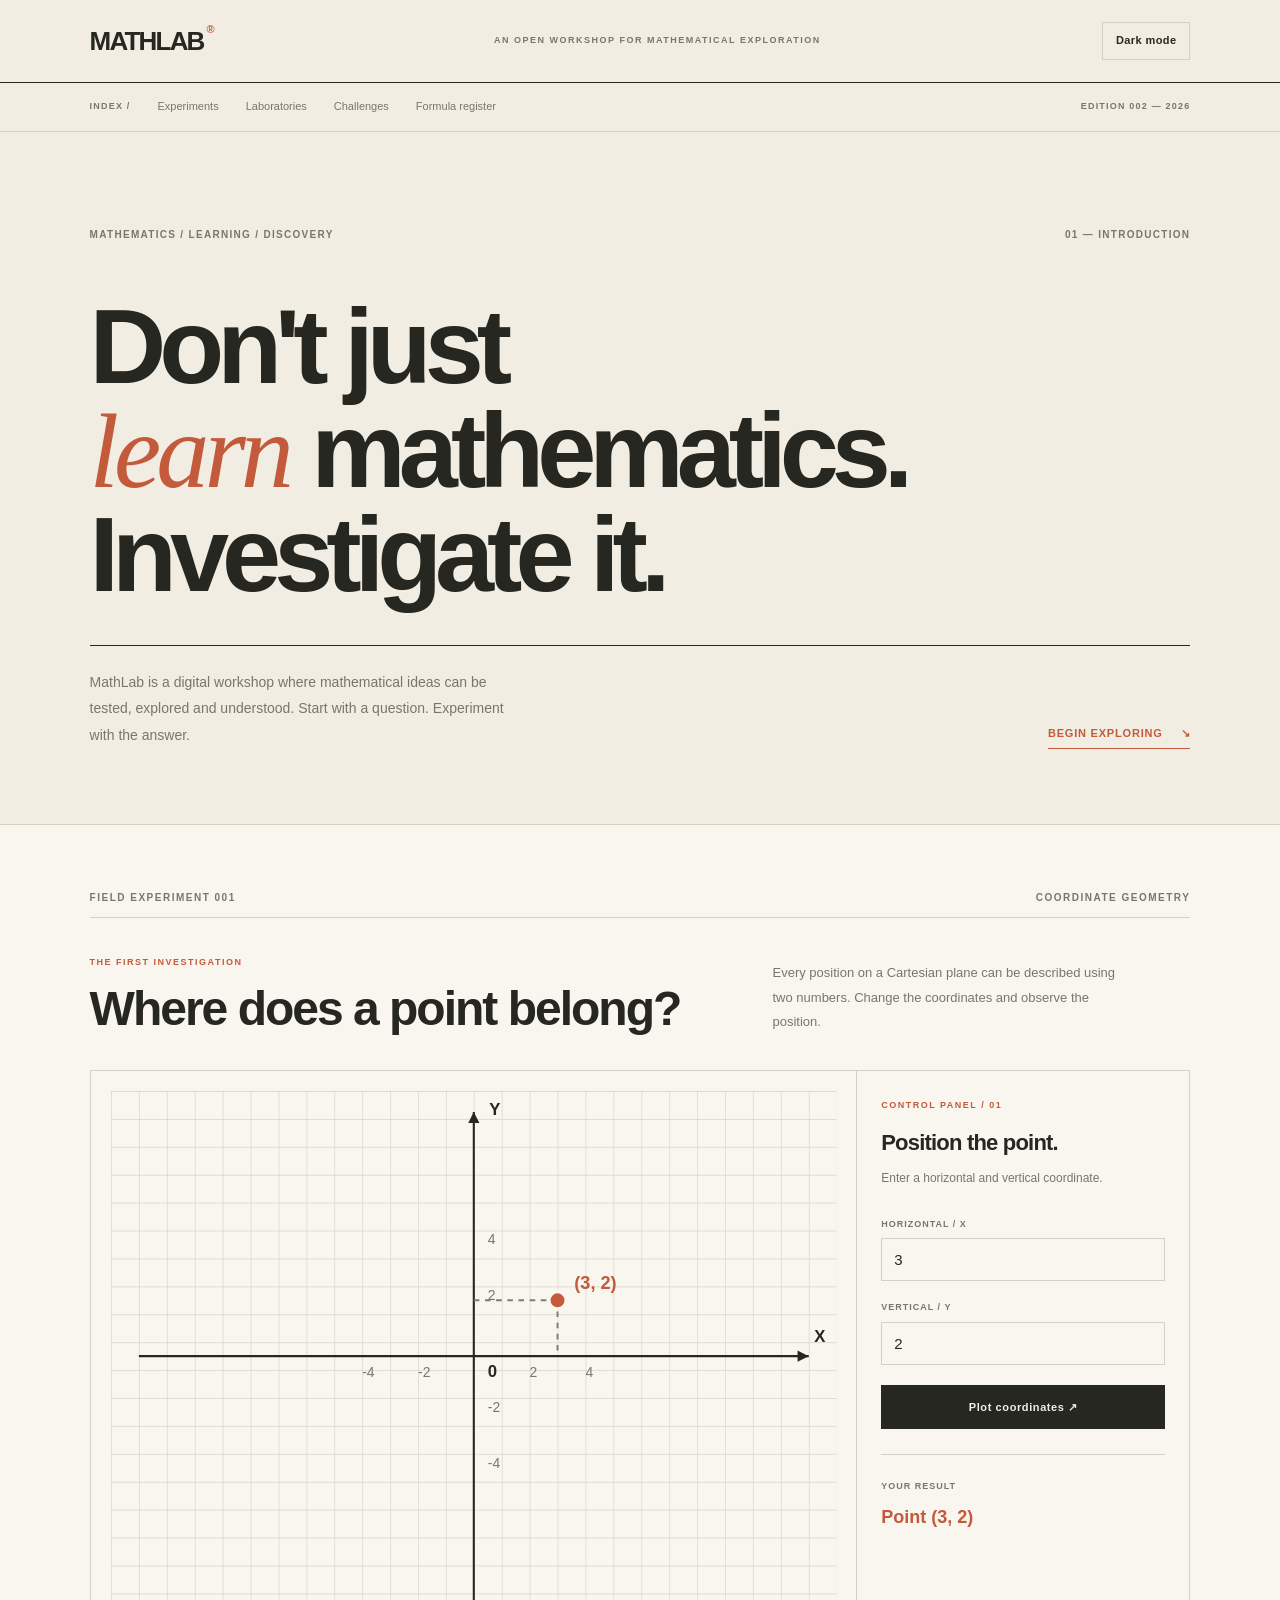
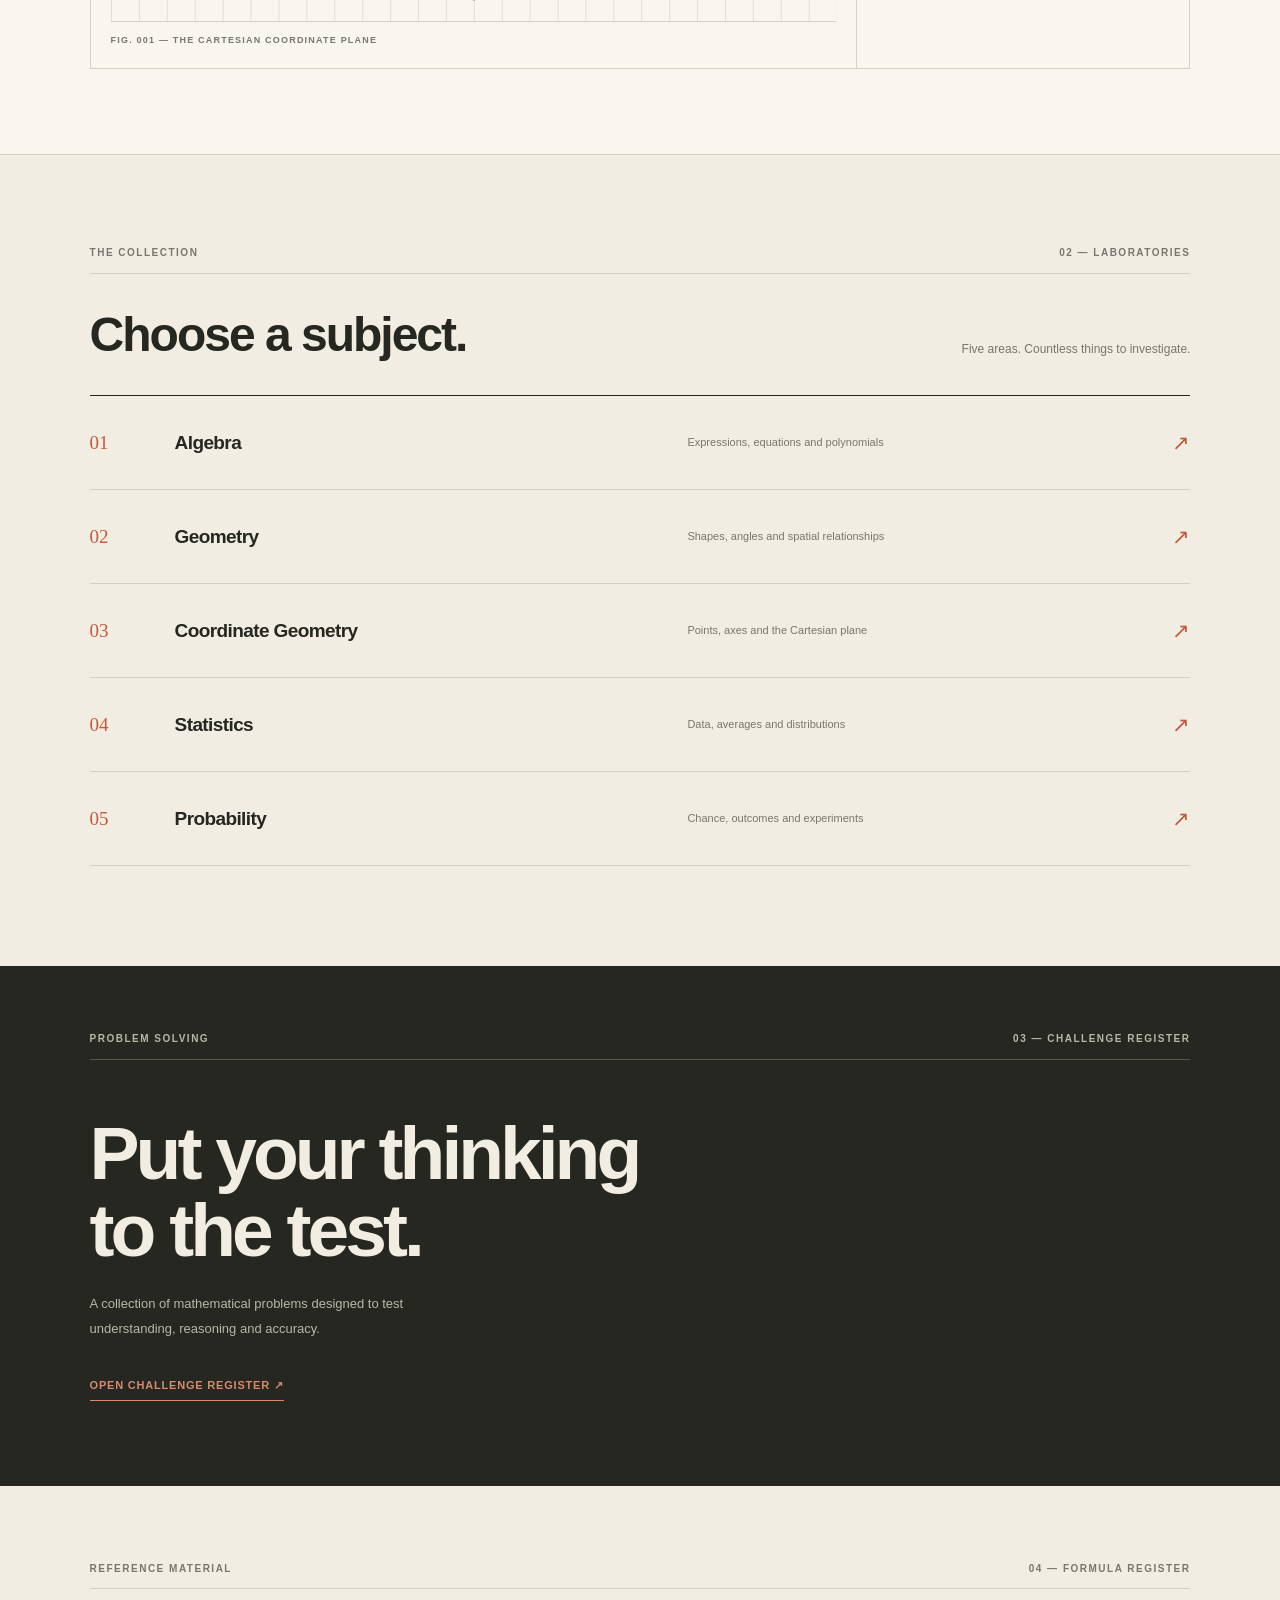
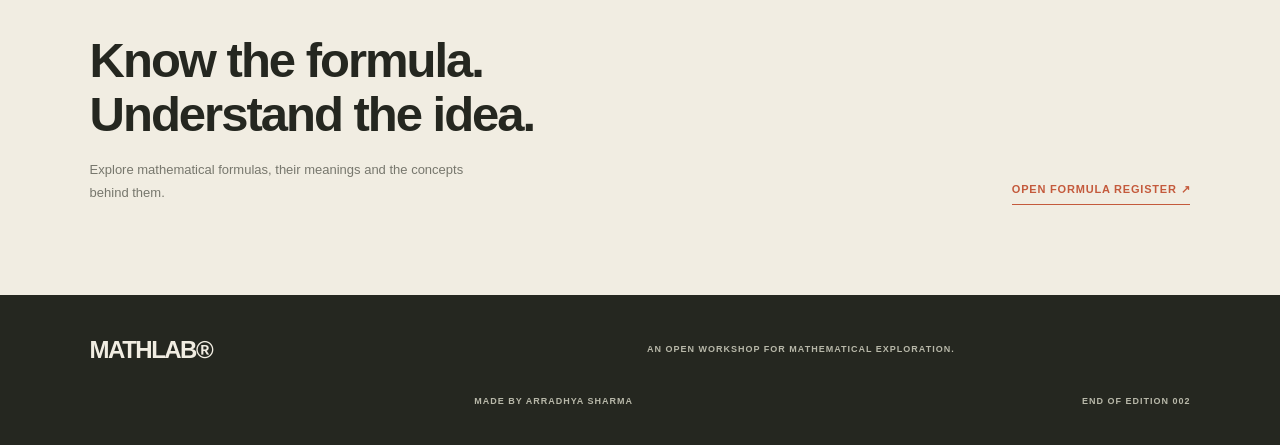
==== index.html @ 60ce117c "Add files via upload" ====
<!DOCTYPE html>
<html lang="en">
<head>
    <meta charset="UTF-8">
    <meta name="viewport" content="width=device-width, initial-scale=1.0">

    <meta name="description" content="MathLab is a hands-on workshop for exploring mathematics through experiments and visual learning.">

    <title>MathLab — The Mathematics Workshop</title>

    <link rel="stylesheet" href="style.css">
    <script src="script.js" defer></script>
</head>

<body>

    <!-- HEADER -->

    <header class="masthead">
        <a href="index.html" class="brand">
            MATHLAB<span>®</span>
        </a>

        <div class="masthead-caption">
            AN OPEN WORKSHOP FOR MATHEMATICAL EXPLORATION
        </div>

        <button id="theme-toggle" class="theme-toggle" type="button">
            Switch to dark
        </button>
    </header>


    <!-- NAVIGATION -->

    <nav class="navigation">
        <span class="nav-label">INDEX /</span>

        <a href="#experiments">Experiments</a>
        <a href="#laboratories">Laboratories</a>
        <a href="#challenges">Challenges</a>
        <a href="#formulas">Formula register</a>

        <span class="edition">EDITION 002 — 2026</span>
    </nav>


    <main>

        <!-- INTRODUCTION -->

        <section class="opening" id="home">

            <div class="opening-meta">
                <span>MATHEMATICS / LEARNING / DISCOVERY</span>
                <span>01 — INTRODUCTION</span>
            </div>

            <h1>
                Don't just<br>
                <em>learn</em> mathematics.<br>
                Investigate it.
            </h1>

            <div class="opening-bottom">
                <p>
                    MathLab is a digital workshop where mathematical
                    ideas can be tested, explored and understood.
                    Start with a question. Experiment with the answer.
                </p>

                <a href="#experiments" class="text-action">
                    BEGIN EXPLORING <span>↘</span>
                </a>
            </div>

        </section>


        <!-- MAIN EXPERIMENT -->

        <section class="experiment-section" id="experiments">

            <div class="section-index">
                <span>FIELD EXPERIMENT 001</span>
                <span>COORDINATE GEOMETRY</span>
            </div>

            <div class="experiment-heading">
                <div>
                    <p class="small-label">THE FIRST INVESTIGATION</p>
                    <h2>Where does a point belong?</h2>
                </div>

                <p class="experiment-description">
                    Every position on a Cartesian plane can be
                    described using two numbers. Change the
                    coordinates and observe the position.
                </p>
            </div>

            <div class="experiment-layout">

                <div class="graph-area">

                    <svg id="coordinate-graph"
                         viewBox="0 0 520 380"
                         role="img"
                         aria-label="Interactive Cartesian coordinate plane">

                        <defs>
                            <pattern id="minor-grid"
                                     width="20"
                                     height="20"
                                     patternUnits="userSpaceOnUse">

                                <path d="M 20 0 L 0 0 0 20"
                                      fill="none"
                                      stroke="#D8D4C9"
                                      stroke-width="1"/>
                            </pattern>
                        </defs>

                        <rect width="520"
                              height="380"
                              fill="url(#minor-grid)"/>

                        <line x1="20" y1="190"
                              x2="500" y2="190"
                              class="graph-axis"/>

                        <line x1="260" y1="15"
                              x2="260" y2="365"
                              class="graph-axis"/>

                        <path d="M 500 190 l -8 -4 v 8 z"
                              class="axis-arrow"/>

                        <path d="M 260 15 l -4 8 h 8 z"
                              class="axis-arrow"/>

                        <text x="504" y="180" class="axis-label">X</text>
                        <text x="271" y="17" class="axis-label">Y</text>
                        <text x="270" y="205" class="axis-label">0</text>

                        <g class="graph-numbers">
                            <text x="300" y="205">2</text>
                            <text x="340" y="205">4</text>
                            <text x="220" y="205">-2</text>
                            <text x="180" y="205">-4</text>
                            <text x="270" y="150">2</text>
                            <text x="270" y="110">4</text>
                            <text x="270" y="230">-2</text>
                            <text x="270" y="270">-4</text>
                        </g>

                        <line id="point-guide-x"
                              x1="320" y1="150"
                              x2="320" y2="190"
                              class="point-guide"/>

                        <line id="point-guide-y"
                              x1="260" y1="150"
                              x2="320" y2="150"
                              class="point-guide"/>

                        <circle id="plotted-point"
                                cx="320"
                                cy="150"
                                r="6"
                                class="plotted-point"/>

                        <text id="point-label"
                              x="332"
                              y="142"
                              class="point-label">(3, 2)</text>

                    </svg>

                    <div class="graph-caption">
                        FIG. 001 — THE CARTESIAN COORDINATE PLANE
                    </div>

                </div>


                <div class="experiment-controls">

                    <p class="small-label">CONTROL PANEL / 01</p>

                    <h3>Position the point.</h3>

                    <p class="control-description">
                        Enter a horizontal and vertical coordinate.
                    </p>

                    <label for="point-x">HORIZONTAL / X</label>
                    <input type="number"
                           id="point-x"
                           value="3"
                           min="-10"
                           max="10">

                    <label for="point-y">VERTICAL / Y</label>
                    <input type="number"
                           id="point-y"
                           value="2"
                           min="-7"
                           max="7">

                    <button id="plot-button" class="plot-button" type="button">
                        Plot coordinates ↗
                    </button>

                    <div class="result-area">
                        <span>YOUR RESULT</span>
                        <p id="plot-result">Point (3, 2)</p>
                    </div>

                </div>

            </div>

        </section>


        <!-- LABORATORY INDEX -->

        <section class="laboratories" id="laboratories">

            <div class="section-index">
                <span>THE COLLECTION</span>
                <span>02 — LABORATORIES</span>
            </div>

            <div class="section-title-row">
                <h2>Choose a subject.</h2>
                <p>Five areas. Countless things to investigate.</p>
            </div>

            <div class="lab-list">

                <a href="pages/algebra.html" class="lab-entry">
                    <span class="lab-id">01</span>
                    <span class="lab-name">Algebra</span>
                    <span class="lab-detail">
                        Expressions, equations and polynomials
                    </span>
                    <span class="lab-arrow">↗</span>
                </a>

                <a href="pages/geometry.html" class="lab-entry">
                    <span class="lab-id">02</span>
                    <span class="lab-name">Geometry</span>
                    <span class="lab-detail">
                        Shapes, angles and spatial relationships
                    </span>
                    <span class="lab-arrow">↗</span>
                </a>

                <a href="pages/coordinates.html" class="lab-entry">
                    <span class="lab-id">03</span>
                    <span class="lab-name">Coordinate Geometry</span>
                    <span class="lab-detail">
                        Points, axes and the Cartesian plane
                    </span>
                    <span class="lab-arrow">↗</span>
                </a>

                <a href="pages/statistics.html" class="lab-entry">
                    <span class="lab-id">04</span>
                    <span class="lab-name">Statistics</span>
                    <span class="lab-detail">
                        Data, averages and distributions
                    </span>
                    <span class="lab-arrow">↗</span>
                </a>

                <a href="pages/probability.html" class="lab-entry">
                    <span class="lab-id">05</span>
                    <span class="lab-name">Probability</span>
                    <span class="lab-detail">
                        Chance, outcomes and experiments
                    </span>
                    <span class="lab-arrow">↗</span>
                </a>

            </div>

        </section>


        <!-- CHALLENGES -->

        <section class="challenge-section" id="challenges">

            <div class="section-index">
                <span>PROBLEM SOLVING</span>
                <span>03 — CHALLENGE REGISTER</span>
            </div>

            <div class="challenge-content">
                <h2>Put your thinking<br>to the test.</h2>

                <p>
                    A collection of mathematical problems designed
                    to test understanding, reasoning and accuracy.
                </p>

                <a href="pages/challenges.html" class="text-action">
                    OPEN CHALLENGE REGISTER ↗
                </a>
            </div>

        </section>


        <!-- FORMULA LIBRARY -->

        <section class="formula-section" id="formulas">

            <div class="section-index">
                <span>REFERENCE MATERIAL</span>
                <span>04 — FORMULA REGISTER</span>
            </div>

            <div class="formula-content">
                <div>
                    <h2>Know the formula.<br>Understand the idea.</h2>

                    <p>
                        Explore mathematical formulas, their meanings
                        and the concepts behind them.
                    </p>
                </div>

                <a href="pages/formulas.html" class="text-action">
                    OPEN FORMULA REGISTER ↗
                </a>
            </div>

        </section>

    </main>


    <!-- FOOTER -->

    <footer class="footer">

        <div class="footer-brand">MATHLAB®</div>

        <p>AN OPEN WORKSHOP FOR MATHEMATICAL EXPLORATION.</p>

        <p>MADE BY ARRADHYA SHARMA</p>

        <span>END OF EDITION 002</span>

    </footer>

</body>
</html>
---- style.css ----
:root {
    color-scheme: light;

    --paper: #F1EDE2;
    --paper-light: #F8F6EF;
    --ink: #252720;
    --muted: #77776D;
    --line: #D4D0C4;
    --accent: #C45A3C;
    --olive: #78816A;
    --grid: #DDD9CE;

    --font: Arial, Helvetica, sans-serif;
    --page-width: 1320px;
    --gutter: 7%;
}

* {
    margin: 0;
    padding: 0;
    box-sizing: border-box;
}

html {
    scroll-behavior: smooth;
    scroll-padding-top: 30px;
}

body {
    background: var(--paper);
    color: var(--ink);
    font-family: var(--font);
    line-height: 1.55;
    -webkit-font-smoothing: antialiased;
}

a {
    color: inherit;
    text-decoration: none;
}

button,
input {
    font: inherit;
}

button {
    cursor: pointer;
}

::selection {
    background: var(--accent);
    color: #FFFFFF;
}


/* ==========================================
   PAGE WIDTH AND COMMON ELEMENTS
   ========================================== */

.masthead,
.navigation,
main,
.footer {
    width: 100%;
}

main {
    max-width: var(--page-width);
    margin: auto;
}

.opening,
.experiment-section,
.laboratories,
.challenge-section,
.formula-section {
    padding-left: var(--gutter);
    padding-right: var(--gutter);
}

.section-index {
    display: flex;
    justify-content: space-between;
    gap: 20px;
    padding-bottom: 12px;
    border-bottom: 1px solid var(--line);

    color: var(--muted);
    font-size: 10px;
    font-weight: 700;
    letter-spacing: 1.5px;
}


/* ==========================================
   MASTHEAD
   ========================================== */

.masthead {
    min-height: 83px;
    padding: 0 var(--gutter);

    display: flex;
    align-items: center;
    justify-content: space-between;
    gap: 25px;

    border-bottom: 1px solid var(--ink);
}

.brand {
    font-size: 26px;
    font-weight: 900;
    letter-spacing: -1.8px;
}

.brand span {
    color: var(--accent);
    font-size: 11px;
    vertical-align: top;
    margin-left: 3px;
}

.masthead-caption {
    color: var(--muted);
    font-size: 9px;
    font-weight: 700;
    letter-spacing: 1.5px;
    text-align: center;
}

.theme-toggle {
    border: 1px solid var(--line);
    background: transparent;
    color: var(--ink);

    padding: 9px 13px;

    font-size: 11px;
    font-weight: 700;
    letter-spacing: 0.4px;

    transition: background 0.2s, color 0.2s;
}

.theme-toggle:hover {
    background: var(--ink);
    color: var(--paper);
}


/* ==========================================
   NAVIGATION
   ========================================== */

.navigation {
    min-height: 49px;
    padding: 0 var(--gutter);

    display: flex;
    align-items: center;
    gap: 27px;

    border-bottom: 1px solid var(--line);
    overflow-x: auto;
}

.nav-label,
.edition {
    color: var(--muted);
    font-size: 9px;
    font-weight: 700;
    letter-spacing: 1.2px;
    white-space: nowrap;
}

.navigation a {
    color: var(--muted);
    font-size: 11px;
    white-space: nowrap;
    transition: color 0.2s;
}

.navigation a:hover {
    color: var(--accent);
}

.edition {
    margin-left: auto;
}


/* ==========================================
   OPENING / INTRODUCTION
   ========================================== */

.opening {
    padding-top: 95px;
    padding-bottom: 75px;
}

.opening-meta {
    display: flex;
    justify-content: space-between;
    gap: 20px;

    color: var(--muted);
    font-size: 10px;
    font-weight: 700;
    letter-spacing: 1.3px;
}

.opening h1 {
    margin-top: 52px;
    margin-bottom: 38px;

    font-size: clamp(55px, 8.3vw, 112px);
    line-height: 0.98;
    letter-spacing: -7px;
    font-weight: 800;
}

.opening h1 em {
    color: var(--accent);
    font-family: Georgia, "Times New Roman", serif;
    font-weight: 400;
    letter-spacing: -5px;
}

.opening-bottom {
    display: flex;
    align-items: flex-end;
    justify-content: space-between;
    gap: 35px;

    padding-top: 23px;
    border-top: 1px solid var(--ink);
}

.opening-bottom p {
    max-width: 440px;
    color: var(--muted);
    font-size: 14px;
    line-height: 1.9;
}

.text-action {
    display: inline-flex;
    align-items: center;
    gap: 18px;

    padding-bottom: 6px;
    border-bottom: 1px solid var(--accent);

    color: var(--accent);
    font-size: 11px;
    font-weight: 800;
    letter-spacing: 0.8px;

    white-space: nowrap;
    transition: gap 0.2s;
}

.text-action:hover {
    gap: 27px;
}


/* ==========================================
   EXPERIMENT SECTION
   ========================================== */

.experiment-section {
    padding-top: 65px;
    padding-bottom: 85px;

    background: var(--paper-light);
    border-top: 1px solid var(--line);
    border-bottom: 1px solid var(--line);
}

.experiment-heading {
    display: grid;
    grid-template-columns: 1fr 0.65fr;
    align-items: end;
    gap: 40px;

    padding-top: 38px;
    padding-bottom: 35px;
}

.small-label {
    margin-bottom: 13px;

    color: var(--accent);
    font-size: 9px;
    font-weight: 800;
    letter-spacing: 1.5px;
}

.experiment-heading h2,
.section-title-row h2 {
    font-size: clamp(30px, 4vw, 48px);
    line-height: 1.08;
    letter-spacing: -2px;
}

.experiment-description {
    max-width: 360px;
    color: var(--muted);
    font-size: 13px;
    line-height: 1.9;
}


/* ==========================================
   GRAPH WORKSPACE
   ========================================== */

.experiment-layout {
    display: grid;
    grid-template-columns: 1.5fr 0.65fr;
    border: 1px solid var(--line);
}

.graph-area {
    min-width: 0;
    padding: 20px;
    border-right: 1px solid var(--line);
}

.graph-area svg {
    display: block;
    width: 100%;
    height: auto;
    overflow: visible;
}

.graph-axis {
    stroke: var(--ink);
    stroke-width: 1.5;
}

.axis-arrow {
    fill: var(--ink);
}

.axis-label {
    fill: var(--ink);
    font-size: 12px;
    font-weight: 700;
}

.graph-numbers {
    fill: var(--muted);
    font-size: 10px;
}

.point-guide {
    stroke: var(--olive);
    stroke-width: 1.4;
    stroke-dasharray: 4 4;
}

.plotted-point {
    fill: var(--accent);
    stroke: var(--paper-light);
    stroke-width: 2;
}

.point-label {
    fill: var(--accent);
    font-size: 13px;
    font-weight: 700;
}

.graph-caption {
    padding-top: 12px;
    border-top: 1px solid var(--line);

    color: var(--muted);
    font-size: 9px;
    font-weight: 700;
    letter-spacing: 1.2px;
}


/* ==========================================
   EXPERIMENT CONTROLS
   ========================================== */

.experiment-controls {
    padding: 28px 24px;
    display: flex;
    flex-direction: column;
    align-items: stretch;
}

.experiment-controls h3 {
    margin-bottom: 8px;
    font-size: 22px;
    letter-spacing: -0.8px;
}

.control-description {
    margin-bottom: 28px;
    color: var(--muted);
    font-size: 12px;
    line-height: 1.8;
}

.experiment-controls label {
    margin-bottom: 7px;

    color: var(--muted);
    font-size: 9px;
    font-weight: 800;
    letter-spacing: 1px;
}

.experiment-controls input {
    width: 100%;
    height: 43px;
    margin-bottom: 20px;
    padding: 0 12px;

    background: transparent;
    color: var(--ink);

    border: 1px solid var(--line);
    border-radius: 0;
    outline: none;

    font-size: 15px;
}

.experiment-controls input:focus {
    border-color: var(--accent);
}

.plot-button {
    min-height: 44px;
    border: 0;
    padding: 10px 14px;

    background: var(--ink);
    color: var(--paper);

    font-size: 11px;
    font-weight: 700;
    letter-spacing: 0.6px;

    transition: background 0.2s;
}

.plot-button:hover {
    background: var(--accent);
}

.result-area {
    margin-top: 25px;
    padding-top: 17px;
    border-top: 1px solid var(--line);
}

.result-area span {
    color: var(--muted);
    font-size: 9px;
    font-weight: 800;
    letter-spacing: 1px;
}

.result-area p {
    margin-top: 7px;
    color: var(--accent);
    font-size: 18px;
    font-weight: 700;
}


/* ==========================================
   LABORATORY INDEX
   ========================================== */

.laboratories {
    padding-top: 90px;
    padding-bottom: 100px;
}

.section-title-row {
    display: flex;
    align-items: flex-end;
    justify-content: space-between;
    gap: 25px;

    padding-top: 35px;
    padding-bottom: 35px;
}

.section-title-row p {
    max-width: 240px;
    color: var(--muted);
    font-size: 12px;
    line-height: 1.8;
}

.lab-list {
    border-top: 1px solid var(--ink);
}

.lab-entry {
    min-height: 94px;
    display: grid;
    grid-template-columns: 65px 1.1fr 1fr 35px;
    align-items: center;
    gap: 20px;

    border-bottom: 1px solid var(--line);
    transition: padding 0.2s, background 0.2s;
}

.lab-entry:hover {
    padding-left: 12px;
    padding-right: 12px;
    background: var(--paper-light);
}

.lab-id {
    color: var(--accent);
    font-family: Georgia, "Times New Roman", serif;
    font-size: 19px;
}

.lab-name {
    font-size: 19px;
    font-weight: 700;
    letter-spacing: -0.6px;
}

.lab-detail {
    color: var(--muted);
    font-size: 11px;
}

.lab-arrow {
    color: var(--accent);
    font-size: 21px;
    text-align: right;
}


/* ==========================================
   CHALLENGE SECTION
   ========================================== */

.challenge-section {
    padding-top: 65px;
    padding-bottom: 85px;

    background: var(--ink);
    color: var(--paper);
}

.challenge-section .section-index {
    border-color: #55564E;
    color: #B8B8A9;
}

.challenge-content {
    padding-top: 55px;
}

.challenge-content h2 {
    font-size: clamp(43px, 6vw, 75px);
    line-height: 1.03;
    letter-spacing: -4px;
}

.challenge-content p {
    max-width: 390px;
    margin-top: 23px;
    margin-bottom: 30px;

    color: #B8B8A9;
    font-size: 13px;
    line-height: 1.9;
}

.challenge-section .text-action {
    color: #D78A6F;
    border-color: #D78A6F;
}


/* ==========================================
   FORMULA REGISTER
   ========================================== */

.formula-section {
    padding-top: 75px;
    padding-bottom: 90px;
}

.formula-content {
    display: flex;
    align-items: flex-end;
    justify-content: space-between;
    gap: 30px;

    padding-top: 45px;
}

.formula-content h2 {
    font-size: clamp(34px, 4vw, 49px);
    line-height: 1.1;
    letter-spacing: -2px;
}

.formula-content p {
    max-width: 390px;
    margin-top: 16px;

    color: var(--muted);
    font-size: 13px;
    line-height: 1.8;
}


/* ==========================================
   FOOTER
   ========================================== */

.footer {
    min-height: 150px;
    padding: 30px var(--gutter);

    display: grid;
    grid-template-columns: 1fr 1fr;
    align-items: center;
    gap: 14px;

    background: var(--ink);
    color: var(--paper);
}

.footer-brand {
    font-size: 24px;
    font-weight: 900;
    letter-spacing: -1.5px;
}

.footer p,
.footer > span {
    color: #B8B8A9;
    font-size: 9px;
    font-weight: 700;
    letter-spacing: 1px;
}

.footer p:nth-of-type(2),
.footer > span {
    text-align: right;
}


/* ==========================================
   DARK THEME
   ========================================== */

body.dark-theme {
    color-scheme: dark;

    --paper: #20211D;
    --paper-light: #292A24;
    --ink: #E9E5D9;
    --muted: #AAA99C;
    --line: #494A40;
    --accent: #DC8060;
    --olive: #A5AD8B;
    --grid: #42443B;
}

body.dark-theme .footer {
    background: #151611;
}

body.dark-theme .challenge-section {
    background: #151611;
}

body.dark-theme .experiment-controls input {
    background: #20211D;
}

body.dark-theme .graph-area svg rect {
    fill: url(#minor-grid);
}

body.dark-theme .graph-area svg pattern path {
    stroke: var(--line);
}

body.dark-theme .plotted-point {
    stroke: var(--paper-light);
}


/* ==========================================
   TABLET
   ========================================== */

@media (max-width: 900px) {

    :root {
        --gutter: 5%;
    }

    .masthead-caption {
        font-size: 8px;
    }

    .navigation {
        gap: 19px;
    }

    .opening h1 {
        letter-spacing: -4px;
    }

    .experiment-layout {
        grid-template-columns: 1fr;
    }

    .graph-area {
        border-right: 0;
        border-bottom: 1px solid var(--line);
    }

    .experiment-controls {
        display: grid;
        grid-template-columns: 1fr 1fr;
        gap: 10px 18px;
    }

    .experiment-controls .small-label,
    .experiment-controls h3,
    .experiment-controls .control-description,
    .experiment-controls .plot-button,
    .experiment-controls .result-area {
        grid-column: 1 / -1;
    }

    .experiment-controls input {
        margin-bottom: 5px;
    }
}


/* ==========================================
   MOBILE
   ========================================== */

@media (max-width: 600px) {

    :root {
        --gutter: 6%;
    }

    .masthead {
        min-height: 72px;
        gap: 10px;
    }

    .brand {
        font-size: 22px;
    }

    .masthead-caption {
        display: none;
    }

    .theme-toggle {
        padding: 8px 9px;
        font-size: 10px;
    }

    .navigation {
        min-height: 45px;
        gap: 17px;
    }

    .edition {
        display: none;
    }

    .opening {
        padding-top: 65px;
        padding-bottom: 55px;
    }

    .opening-meta {
        font-size: 8px;
        letter-spacing: 0.7px;
    }

    .opening h1 {
        margin-top: 40px;
        margin-bottom: 30px;
        font-size: clamp(47px, 12vw, 68px);
        letter-spacing: -3px;
    }

    .opening h1 em {
        letter-spacing: -2px;
    }

    .opening-bottom {
        align-items: flex-start;
        flex-direction: column;
        gap: 25px;
    }

    .opening-bottom p {
        font-size: 13px;
    }

    .experiment-section {
        padding-top: 45px;
        padding-bottom: 55px;
    }

    .section-index {
        font-size: 8px;
        letter-spacing: 0.8px;
    }

    .experiment-heading {
        grid-template-columns: 1fr;
        gap: 16px;
        padding-top: 28px;
    }

    .experiment-heading h2,
    .section-title-row h2 {
        font-size: 35px;
    }

    .graph-area {
        padding: 9px;
    }

    .experiment-controls {
        padding: 22px 17px;
        display: flex;
    }

    .experiment-controls input {
        margin-bottom: 15px;
    }

    .laboratories {
        padding-top: 60px;
        padding-bottom: 65px;
    }

    .section-title-row {
        align-items: flex-start;
        flex-direction: column;
        gap: 12px;
        padding-top: 27px;
        padding-bottom: 27px;
    }

    .lab-entry {
        min-height: 88px;
        grid-template-columns: 29px 1fr 22px;
        gap: 10px;
    }

    .lab-name {
        font-size: 16px;
    }

    .lab-detail {
        display: none;
    }

    .challenge-section {
        padding-top: 45px;
        padding-bottom: 60px;
    }

    .challenge-content {
        padding-top: 40px;
    }

    .challenge-content h2 {
        font-size: 49px;
        letter-spacing: -2.5px;
    }

    .formula-section {
        padding-top: 55px;
        padding-bottom: 65px;
    }

    .formula-content {
        align-items: flex-start;
        flex-direction: column;
        padding-top: 32px;
    }

    .formula-content h2 {
        font-size: 37px;
    }

    .footer {
        grid-template-columns: 1fr;
        gap: 13px;
    }

    .footer p:nth-of-type(2),
    .footer > span {
        text-align: left;
    }
}


/* ACCESSIBILITY AND INTERACTION STATES */
button:focus-visible, a:focus-visible, input:focus-visible, textarea:focus-visible, select:focus-visible {
    outline: 2px solid var(--accent);
    outline-offset: 3px;
}
[hidden] { display: none !important; }
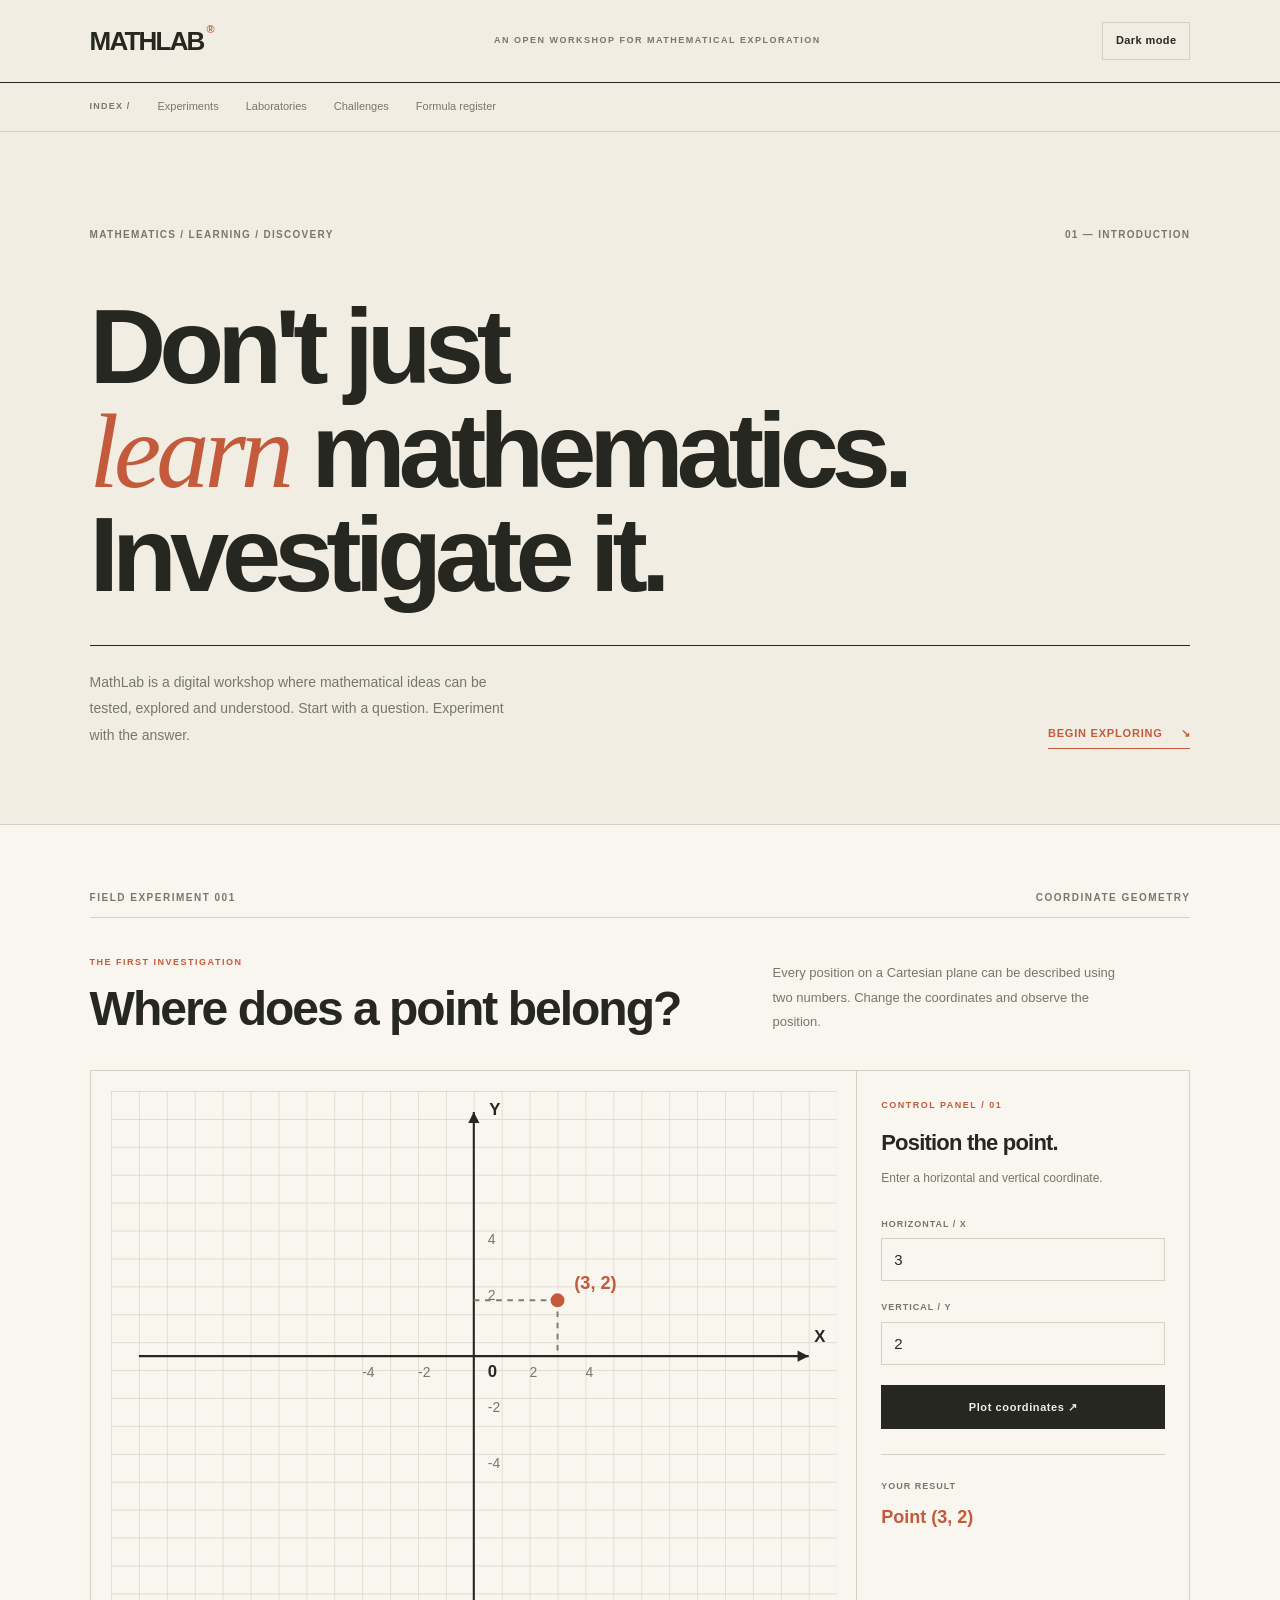
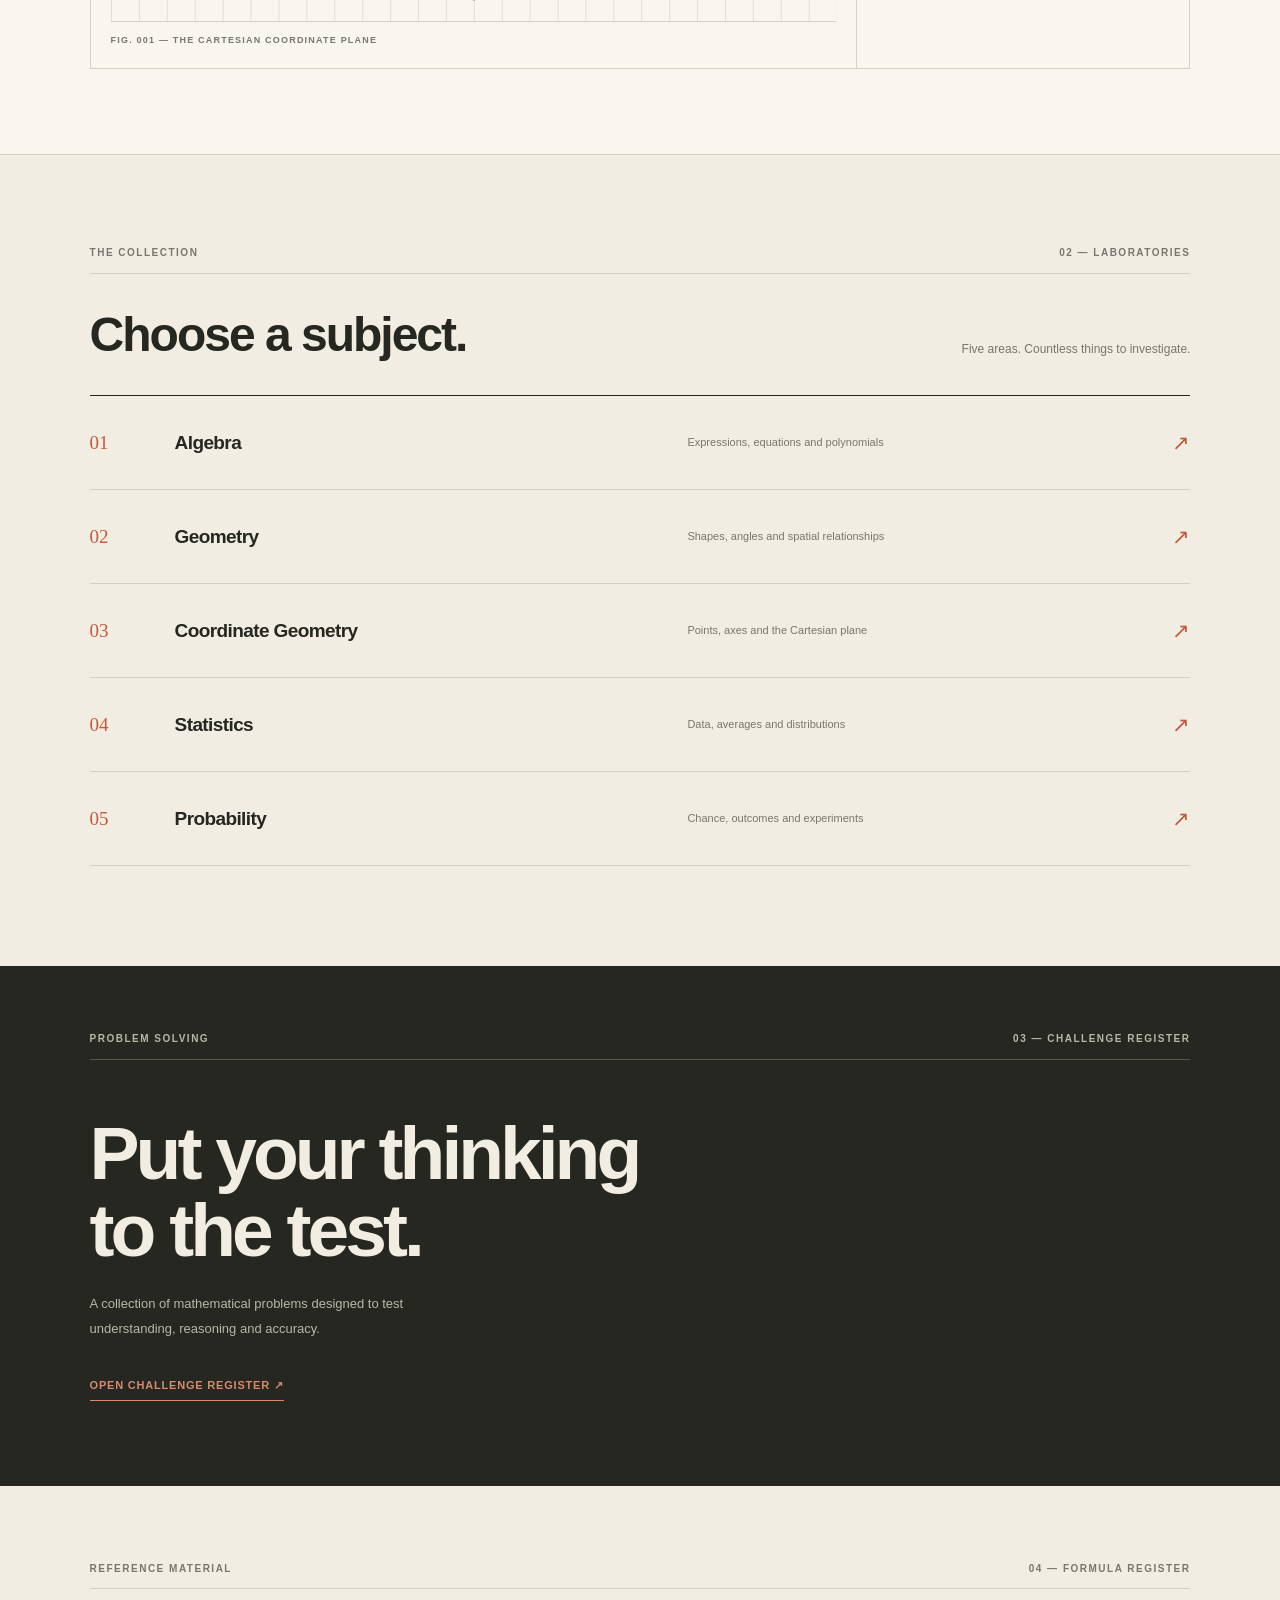
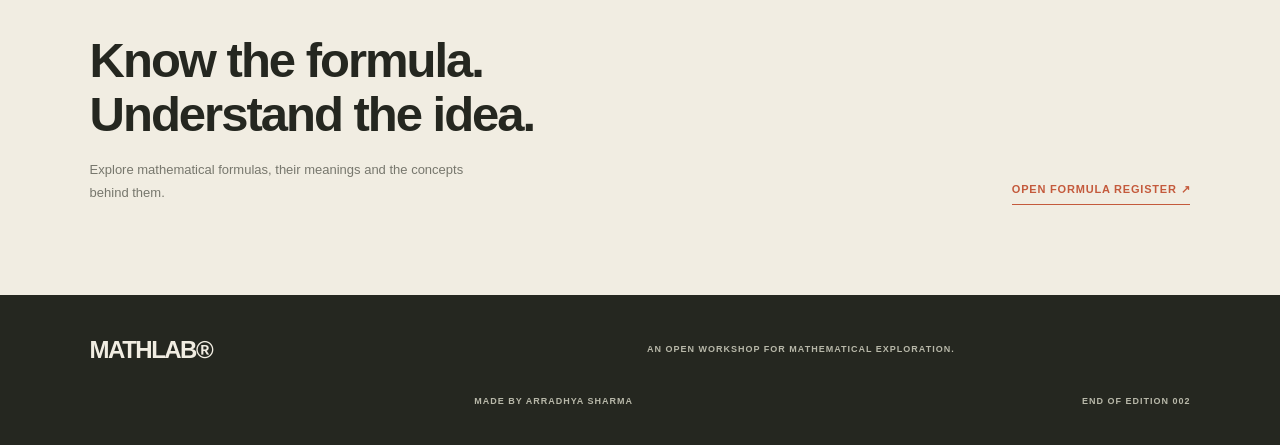
==== commit f1e31381: "Update index.html" ====
--- a/index.html
+++ b/index.html
@@ -42,7 +42,7 @@
         <a href="#challenges">Challenges</a>
         <a href="#formulas">Formula register</a>
 
-        <span class="edition">EDITION 002 — 2026</span>
+        <span class="edition"></span>
     </nav>
 
 
